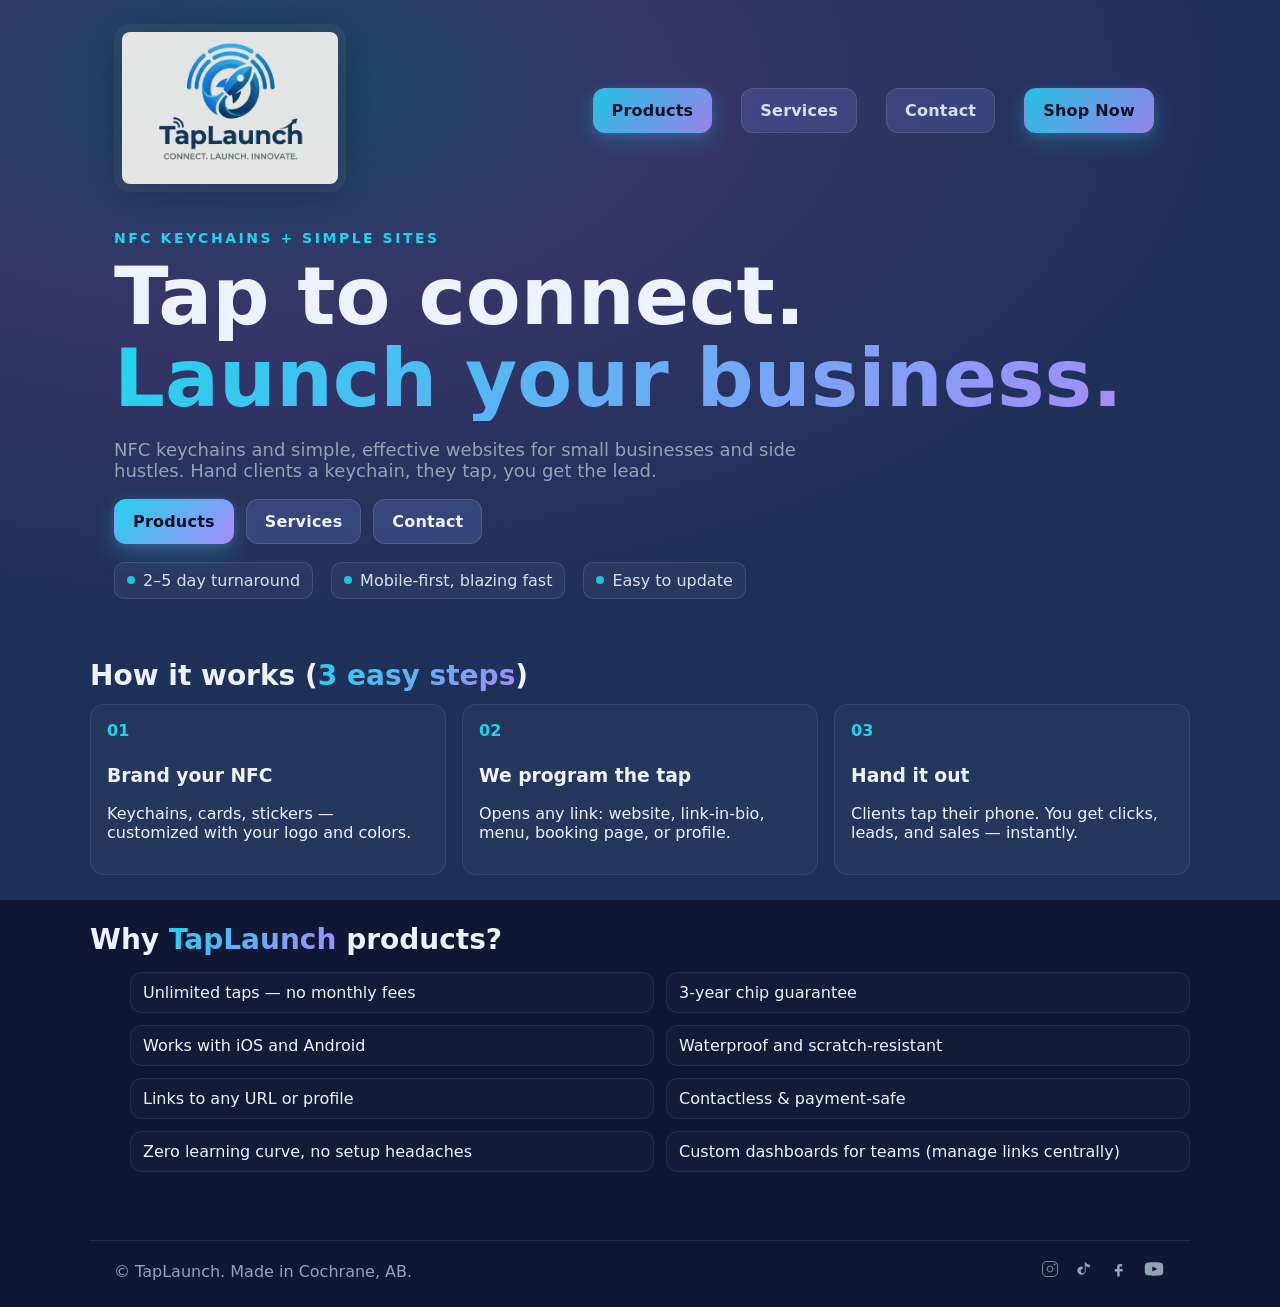
==== index.html @ c5836092 "feat(home): restore hero CTA buttons under headline (Products, Services, Contact)" ====
<!doctype html>
<html lang="en">
<head>
  <meta charset="utf-8" />
  <meta name="viewport" content="width=device-width, initial-scale=1" />
  <title>TapLaunch — NFC Keychains + Simple Sites for Small Businesses</title>
  <meta name="description" content="TapLaunch creates NFC-embedded keychains and clean, fast websites for small businesses and side hustles. Scan to connect, click to convert." />
  <link rel="preconnect" href="https://fonts.googleapis.com">
  <link rel="icon" href="./assets/favicon.svg" type="image/svg+xml" />
  <link rel="stylesheet" href="./styles.css" />
</head>
<body class="home">
  <header class="container header">
    <div class="brand">
      <a href="./" aria-label="Go to homepage"><img src="./assets/logo.png" alt="TapLaunch" /></a>
    </div>
    <nav>
      <a href="./packages.html" class="btn btn-primary">Products</a>
      <a href="./services.html" class="btn btn-outline">Services</a>
      <a href="./contact.html" class="btn btn-outline">Contact</a>
      <a href="./packages.html" class="btn btn-primary">Shop Now</a>
    </nav>
  </header>

  <section class="hero container">
    <div class="hero-text">
      <span class="kicker">NFC keychains + simple sites</span>
      <h1 id="hero_title">Tap to connect. <span class="text-gradient">Launch your business.</span></h1>
      <p id="hero_sub">TapLaunch pairs branded NFC keychains, cards, and stickers with fast, mobile‑first websites. Zero learning curve, no setup headaches — just tap and go.</p>
      <div class="cta-row">
        <a href="./packages.html" class="btn btn-primary">Products</a>
        <a href="./services.html" class="btn btn-outline">Services</a>
        <a href="./contact.html" class="btn btn-outline">Contact</a>
      </div>

      <div class="hero-badges">
        <span class="badge"><span class="dot"></span> 2–5 day turnaround</span>
        <span class="badge"><span class="dot"></span> Mobile-first, blazing fast</span>
        <span class="badge"><span class="dot"></span> Easy to update</span>
      </div>
    </div>
  </section>

  <section class="container section" id="how-it-works">
    <h2>How it works (<span class="text-gradient">3 easy steps</span>)</h2>
    <div class="steps">
      <div class="step"><div class="num">01</div><h3>Brand your NFC</h3><p>Keychains, cards, stickers — customized with your logo and colors.</p></div>
      <div class="step"><div class="num">02</div><h3>We program the tap</h3><p>Opens any link: website, link‑in‑bio, menu, booking page, or profile.</p></div>
      <div class="step"><div class="num">03</div><h3>Hand it out</h3><p>Clients tap their phone. You get clicks, leads, and sales — instantly.</p></div>
    </div>
  </section>

  <section class="container section" id="why">
    <h2>Why <span class="text-gradient">TapLaunch</span> products?</h2>
    <ul class="features">
      <li>Unlimited taps — no monthly fees</li>
      <li>3‑year chip guarantee</li>
      <li>Works with iOS and Android</li>
      <li>Waterproof and scratch‑resistant</li>
      <li>Links to any URL or profile</li>
      <li>Contactless & payment‑safe</li>
      <li>Zero learning curve, no setup headaches</li>
      <li>Custom dashboards for teams (manage links centrally)</li>
    </ul>
  </section>



  <footer class="container footer">
    <div>© TapLaunch. Made in Cochrane, AB.</div>
    <div class="social" aria-label="Social links">
      <a href="#" aria-label="Instagram" title="Instagram"><svg width="20" height="20" viewBox="0 0 24 24" fill="none" xmlns="http://www.w3.org/2000/svg"><rect x="3" y="3" width="18" height="18" rx="5" stroke="currentColor"/><circle cx="12" cy="12" r="3.5" stroke="currentColor"/><circle cx="17.5" cy="6.5" r="1" fill="currentColor"/></svg></a>
      <a href="#" aria-label="TikTok" title="TikTok"><svg width="20" height="20" viewBox="0 0 24 24" fill="none" xmlns="http://www.w3.org/2000/svg"><path d="M14 4c1.1 1.8 2.5 3 5 3v3.2c-1.9 0-3.5-.6-5-1.7V14a5 5 0 1 1-5-5c.5 0 1 .1 1.5.2V12a2.5 2.5 0 1 0 2.5 2.5V4h2Z" fill="currentColor"/></svg></a>
      <a href="#" aria-label="Facebook" title="Facebook"><svg width="20" height="20" viewBox="0 0 24 24" fill="none" xmlns="http://www.w3.org/2000/svg"><path d="M14 9h3V6h-3c-1.7 0-3 1.3-3 3v3H8v3h3v6h3v-6h3l1-3h-4V9c0-.6.4-1 1-1Z" fill="currentColor"/></svg></a>
      <a href="#" aria-label="YouTube" title="YouTube"><svg width="24" height="20" viewBox="0 0 24 24" fill="none" xmlns="http://www.w3.org/2000/svg"><path d="M23 7.5a4 4 0 0 0-3-3C18 4 12 4 12 4s-6 0-8 .5a4 4 0 0 0-3 3A41 41 0 0 0 1 12a41 41 0 0 0 0 4.5 4 4 0 0 0 3 3c2 .5 8 .5 8 .5s6 0 8-.5a4 4 0 0 0 3-3A41 41 0 0 0 23 12a41 41 0 0 0 0-4.5ZM10 15V9l6 3-6 3Z" fill="currentColor"/></svg></a>
    </div>
  </footer>
<script>
fetch('./content/site.json').then(r=>r.json()).then(data=>{
  const h=document.getElementById('hero_title'); if(h && data.hero_title){ h.innerHTML = data.hero_title; }
  const s=document.getElementById('hero_sub'); if(s) s.textContent=data.hero_sub||s.textContent;
  const pkg=document.querySelector('#packages + .cards')||document.querySelector('#packages');
  if(pkg && data.packages){
    const wrap=document.createElement('div'); wrap.className='cards';
    data.packages.forEach(p=>{
      const c=document.createElement('div'); c.className='card';
      c.innerHTML=`<h3>${p.name}</h3><p>${p.desc}</p>`;
      const ul=document.createElement('ul'); (p.bullets||[]).forEach(b=>{ const li=document.createElement('li'); li.textContent=b; ul.appendChild(li); });
      c.appendChild(ul);
      const price=document.createElement('div'); price.className='price'; price.textContent=p.price; c.appendChild(price);
      wrap.appendChild(c);
    });
    const section=document.querySelector('section#packages');
    const old=section.querySelector('.cards'); if(old) old.replaceWith(wrap); else section.insertBefore(wrap, section.querySelector('.note'));
  }
  const faq=document.querySelector('section#faq');
  if(faq && data.faq){
    const details=faq.querySelectorAll('details'); details.forEach(d=>d.remove());
    data.faq.forEach(item=>{
      const det=document.createElement('details');
      const sum=document.createElement('summary'); sum.textContent=item.q; det.appendChild(sum);
      const p=document.createElement('p'); p.textContent=item.a; det.appendChild(p);
      faq.appendChild(det);
    });
  }
});

</script>
</body>
</html>
---- styles.css ----
:root{
  --bg: #101735;
  --bg-soft: #0f152a;
  --card: #0f172a;
  --text: #eef2ff;
  --muted: #94a3b8;
  --ring: #60a5fa;
  --accent: #22d3ee;
  --accent-2: #a78bfa;
  --gradient: radial-gradient(80% 60% at 20% 10%, rgba(34,211,238,0.26) 0%, rgba(167,139,250,0.26) 40%, rgba(96,165,250,0.18) 100%);
}
*{box-sizing:border-box}
html,body{height:100%}
body{
  margin:0;
  font-family:Inter,system-ui,-apple-system,Segoe UI,Roboto,Helvetica,Arial,sans-serif;
  color:var(--text);
  background:var(--bg);
  background-image: var(--gradient);
  background-attachment: fixed;
}
.container{max-width:1100px;margin:0 auto;padding:24px}
.header{display:flex;align-items:center;justify-content:space-between;gap:16px}
.header img{height:44px;filter: drop-shadow(0 2px 10px rgba(0,0,0,0.25))}
/* Consistent, larger logo across all pages */
.header .brand img{height:168px;opacity:.96;filter:contrast(.92) brightness(.98) drop-shadow(0 6px 18px rgba(0,0,0,0.28));border-radius:16px;background:rgba(255,255,255,0.06);padding:8px}
nav a{margin:0 12px;color:var(--text);text-decoration:none;opacity:.9}
nav a:hover{opacity:1}
.menu-btn{display:none;background:rgba(255,255,255,0.10);color:var(--text);border:1px solid rgba(255,255,255,0.18);padding:10px 12px;border-radius:10px}
@media(max-width:900px){
  .menu-btn{display:inline-block}
  .header nav{display:none}
  body.nav-open .header nav{display:block;margin-top:8px}
}
.btn{display:inline-block;padding:12px 18px;border-radius:12px;border:1px solid rgba(255,255,255,0.12);text-decoration:none;font-weight:650;letter-spacing:.2px;transition:all .18s ease;backdrop-filter:saturate(140%) blur(6px)}
.btn-primary{background:linear-gradient(135deg,var(--accent),var(--accent-2));border-color:transparent;color:#0b1020;box-shadow:0 8px 24px rgba(34,211,238,0.25), 0 2px 8px rgba(167,139,250,0.2)}
.btn-primary:hover{transform:translateY(-1px)}
.btn-outline{background:rgba(255,255,255,0.10);color:var(--text)}
.btn-outline:hover{border-color:rgba(255,255,255,0.22)}
.kicker{color:var(--accent);font-size:14px;font-weight:700;letter-spacing:.18em;text-transform:uppercase;margin-bottom:10px;display:inline-block}
.hero{display:grid;grid-template-columns:1.1fr .9fr;align-items:center;gap:28px;padding-top:8px}
/* Single-column hero on home after removing right art */
.home .hero{grid-template-columns:1fr}
.hero h1{font-size:clamp(40px,7vw,80px);line-height:1.03;margin:0 0 14px}
.text-gradient{background:linear-gradient(135deg,var(--accent),var(--accent-2));-webkit-background-clip:text;background-clip:text;color:transparent;-webkit-text-fill-color:transparent;display:inline-block}
.hero p{font-size:18px;color:var(--muted);max-width:60ch}
.cta-row{display:flex;gap:12px;margin-top:12px;flex-wrap:wrap}
.hero-badges{display:flex;gap:18px;align-items:center;margin-top:18px;opacity:.9}
.badge{display:inline-flex;gap:8px;align-items:center;border:1px solid rgba(255,255,255,0.12);color:var(--text);padding:8px 12px;border-radius:10px;background:rgba(255,255,255,0.05)}
.badge .dot{width:8px;height:8px;border-radius:50%;background:var(--accent)}
.section h2{font-size:28px;margin:24px 0 12px}
.cards{display:grid;grid-template-columns:repeat(3,1fr);gap:18px}
.card{border:1px solid rgba(255,255,255,0.10);border-radius:16px;padding:18px;background:rgba(255,255,255,0.06);box-shadow:0 1px 0 rgba(255,255,255,0.07) inset}
.card h3{margin:0 0 6px}
.card .price{margin-top:10px;font-weight:800;color:var(--accent)}
.note{color:var(--muted);margin-top:12px}
.grid{display:grid;grid-template-columns:repeat(3,1fr);gap:12px}
.tile{background:rgba(255,255,255,0.04);border:1px dashed rgba(255,255,255,0.12);border-radius:12px;padding:24px;text-align:center;color:var(--muted)}
form{display:grid;gap:10px;max-width:720px}
.row{display:grid;grid-template-columns:1fr 1fr;gap:10px}
input,select,textarea{padding:12px;border:1px solid rgba(255,255,255,0.14);border-radius:10px;font-size:16px;background:rgba(255,255,255,0.06);color:var(--text)}
select option{color:var(--text);background:var(--card)}
select::-ms-expand{display:none}
input:focus,select:focus,textarea:focus{outline:2px solid var(--ring);outline-offset:2px}
.hp{display:none}
.footer{display:flex;align-items:center;justify-content:space-between;border-top:1px solid rgba(255,255,255,0.08);margin-top:40px;padding-top:18px;color:var(--muted)}
.small{font-size:12px;color:var(--muted)}
.section{padding:12px 0}
.steps{display:grid;grid-template-columns:repeat(3,1fr);gap:16px;margin-top:12px}
.step{background:rgba(255,255,255,0.03);border:1px solid rgba(255,255,255,0.08);border-radius:14px;padding:16px}
.step .num{display:inline-block;font-weight:800;color:var(--accent);margin-bottom:6px}
.features{display:grid;grid-template-columns:repeat(2,1fr);gap:12px}
.features li{list-style:none;padding:10px 12px;border:1px solid rgba(255,255,255,0.08);border-radius:12px;background:rgba(255,255,255,0.02)}
.social{display:flex;gap:14px}
.social a{color:var(--muted);text-decoration:none}
.social a:hover{color:var(--text)}
@media(max-width:900px){.hero{grid-template-columns:1fr}.cards,.grid,.row,.steps,.features{grid-template-columns:1fr}.hero h1{font-size:38px}}
@media(max-width:600px){
  .container{padding:18px}
  .header{gap:10px}
  .header .brand img{height:96px;padding:6px;border-radius:12px}
  nav a{margin:0 8px;display:inline-block}
  .btn{padding:12px 16px}
  .cta-row{gap:10px}
}
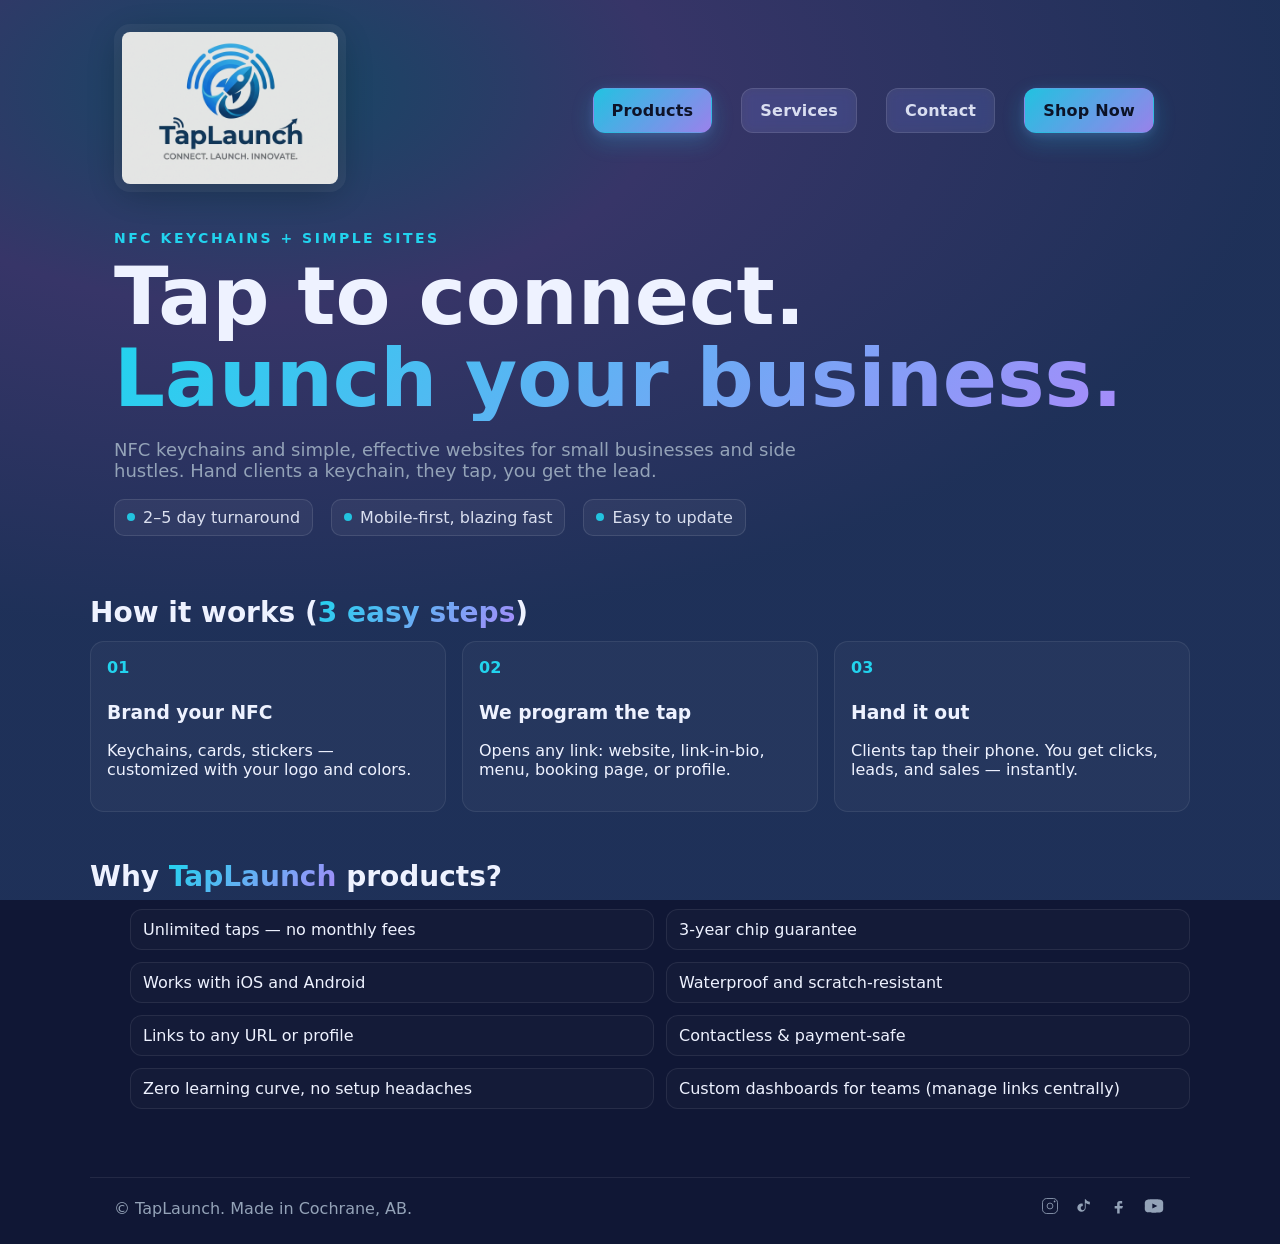
==== commit dcb96304: "layout(home): keep hero buttons only in header (remove CTA row under headline)" ====
--- a/index.html
+++ b/index.html
@@ -27,11 +27,7 @@
       <span class="kicker">NFC keychains + simple sites</span>
       <h1 id="hero_title">Tap to connect. <span class="text-gradient">Launch your business.</span></h1>
       <p id="hero_sub">TapLaunch pairs branded NFC keychains, cards, and stickers with fast, mobile‑first websites. Zero learning curve, no setup headaches — just tap and go.</p>
-      <div class="cta-row">
-        <a href="./packages.html" class="btn btn-primary">Products</a>
-        <a href="./services.html" class="btn btn-outline">Services</a>
-        <a href="./contact.html" class="btn btn-outline">Contact</a>
-      </div>
+
 
       <div class="hero-badges">
         <span class="badge"><span class="dot"></span> 2–5 day turnaround</span>
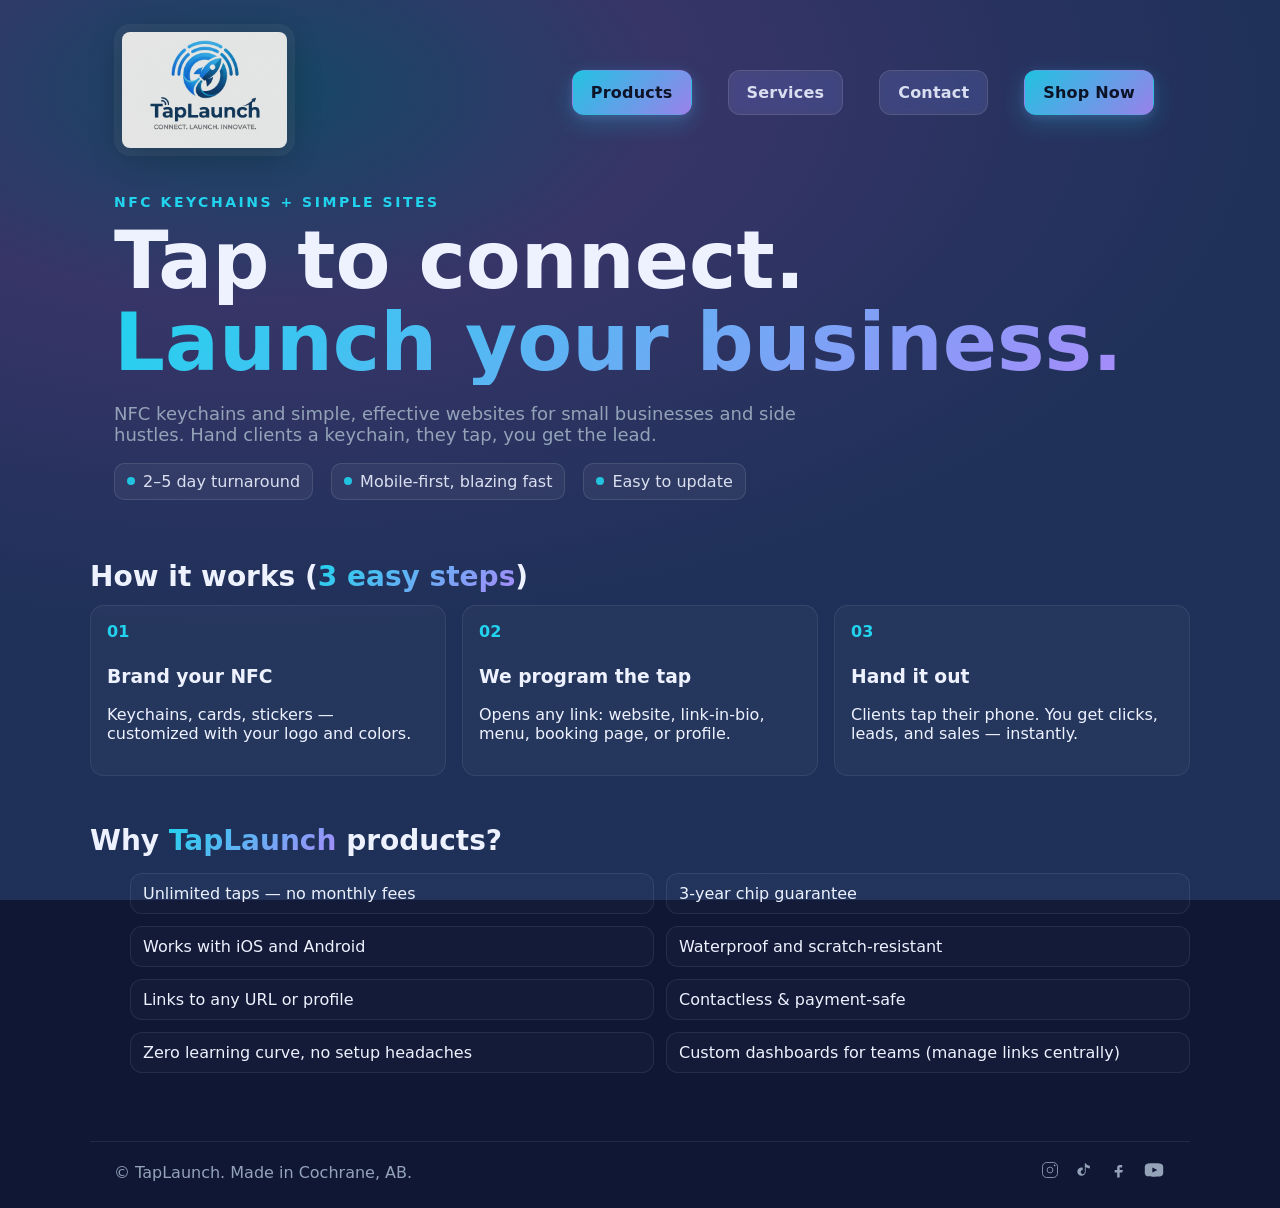
==== commit 40e2c543: "feat(mobile): add hero CTA buttons only on mobile (desktop remains header-only)" ====
--- a/index.html
+++ b/index.html
@@ -27,6 +27,11 @@
       <span class="kicker">NFC keychains + simple sites</span>
       <h1 id="hero_title">Tap to connect. <span class="text-gradient">Launch your business.</span></h1>
       <p id="hero_sub">TapLaunch pairs branded NFC keychains, cards, and stickers with fast, mobile‑first websites. Zero learning curve, no setup headaches — just tap and go.</p>
+      <div class="cta-row mobile-cta">
+        <a href="./packages.html" class="btn btn-primary">Products</a>
+        <a href="./services.html" class="btn btn-outline">Services</a>
+        <a href="./contact.html" class="btn btn-outline">Contact</a>
+      </div>
 
 
       <div class="hero-badges">
--- a/styles.css
+++ b/styles.css
@@ -20,18 +20,15 @@
   background-attachment: fixed;
 }
 .container{max-width:1100px;margin:0 auto;padding:24px}
-.header{display:flex;align-items:center;justify-content:space-between;gap:16px}
+.header{display:flex;align-items:center;justify-content:space-between;gap:16px;flex-wrap:nowrap}
+.header nav{display:flex;align-items:center;gap:12px;white-space:nowrap}
 .header img{height:44px;filter: drop-shadow(0 2px 10px rgba(0,0,0,0.25))}
 /* Consistent, larger logo across all pages */
-.header .brand img{height:168px;opacity:.96;filter:contrast(.92) brightness(.98) drop-shadow(0 6px 18px rgba(0,0,0,0.28));border-radius:16px;background:rgba(255,255,255,0.06);padding:8px}
+.header .brand img{height:148px;opacity:.96;filter:contrast(.92) brightness(.98) drop-shadow(0 6px 18px rgba(0,0,0,0.28));border-radius:16px;background:rgba(255,255,255,0.06);padding:8px}
+@media(min-width:1200px){.header .brand img{height:132px}}
 nav a{margin:0 12px;color:var(--text);text-decoration:none;opacity:.9}
 nav a:hover{opacity:1}
-.menu-btn{display:none;background:rgba(255,255,255,0.10);color:var(--text);border:1px solid rgba(255,255,255,0.18);padding:10px 12px;border-radius:10px}
-@media(max-width:900px){
-  .menu-btn{display:inline-block}
-  .header nav{display:none}
-  body.nav-open .header nav{display:block;margin-top:8px}
-}
+
 .btn{display:inline-block;padding:12px 18px;border-radius:12px;border:1px solid rgba(255,255,255,0.12);text-decoration:none;font-weight:650;letter-spacing:.2px;transition:all .18s ease;backdrop-filter:saturate(140%) blur(6px)}
 .btn-primary{background:linear-gradient(135deg,var(--accent),var(--accent-2));border-color:transparent;color:#0b1020;box-shadow:0 8px 24px rgba(34,211,238,0.25), 0 2px 8px rgba(167,139,250,0.2)}
 .btn-primary:hover{transform:translateY(-1px)}
@@ -45,6 +42,7 @@
 .text-gradient{background:linear-gradient(135deg,var(--accent),var(--accent-2));-webkit-background-clip:text;background-clip:text;color:transparent;-webkit-text-fill-color:transparent;display:inline-block}
 .hero p{font-size:18px;color:var(--muted);max-width:60ch}
 .cta-row{display:flex;gap:12px;margin-top:12px;flex-wrap:wrap}
+.mobile-cta{display:none}
 .hero-badges{display:flex;gap:18px;align-items:center;margin-top:18px;opacity:.9}
 .badge{display:inline-flex;gap:8px;align-items:center;border:1px solid rgba(255,255,255,0.12);color:var(--text);padding:8px 12px;border-radius:10px;background:rgba(255,255,255,0.05)}
 .badge .dot{width:8px;height:8px;border-radius:50%;background:var(--accent)}
@@ -75,6 +73,11 @@
 .social a{color:var(--muted);text-decoration:none}
 .social a:hover{color:var(--text)}
 @media(max-width:900px){.hero{grid-template-columns:1fr}.cards,.grid,.row,.steps,.features{grid-template-columns:1fr}.hero h1{font-size:38px}}
+@media(max-width:900px){
+  .header{flex-wrap:wrap}
+  .header nav{margin-top:8px}
+  .mobile-cta{display:flex}
+}
 @media(max-width:600px){
   .container{padding:18px}
   .header{gap:10px}
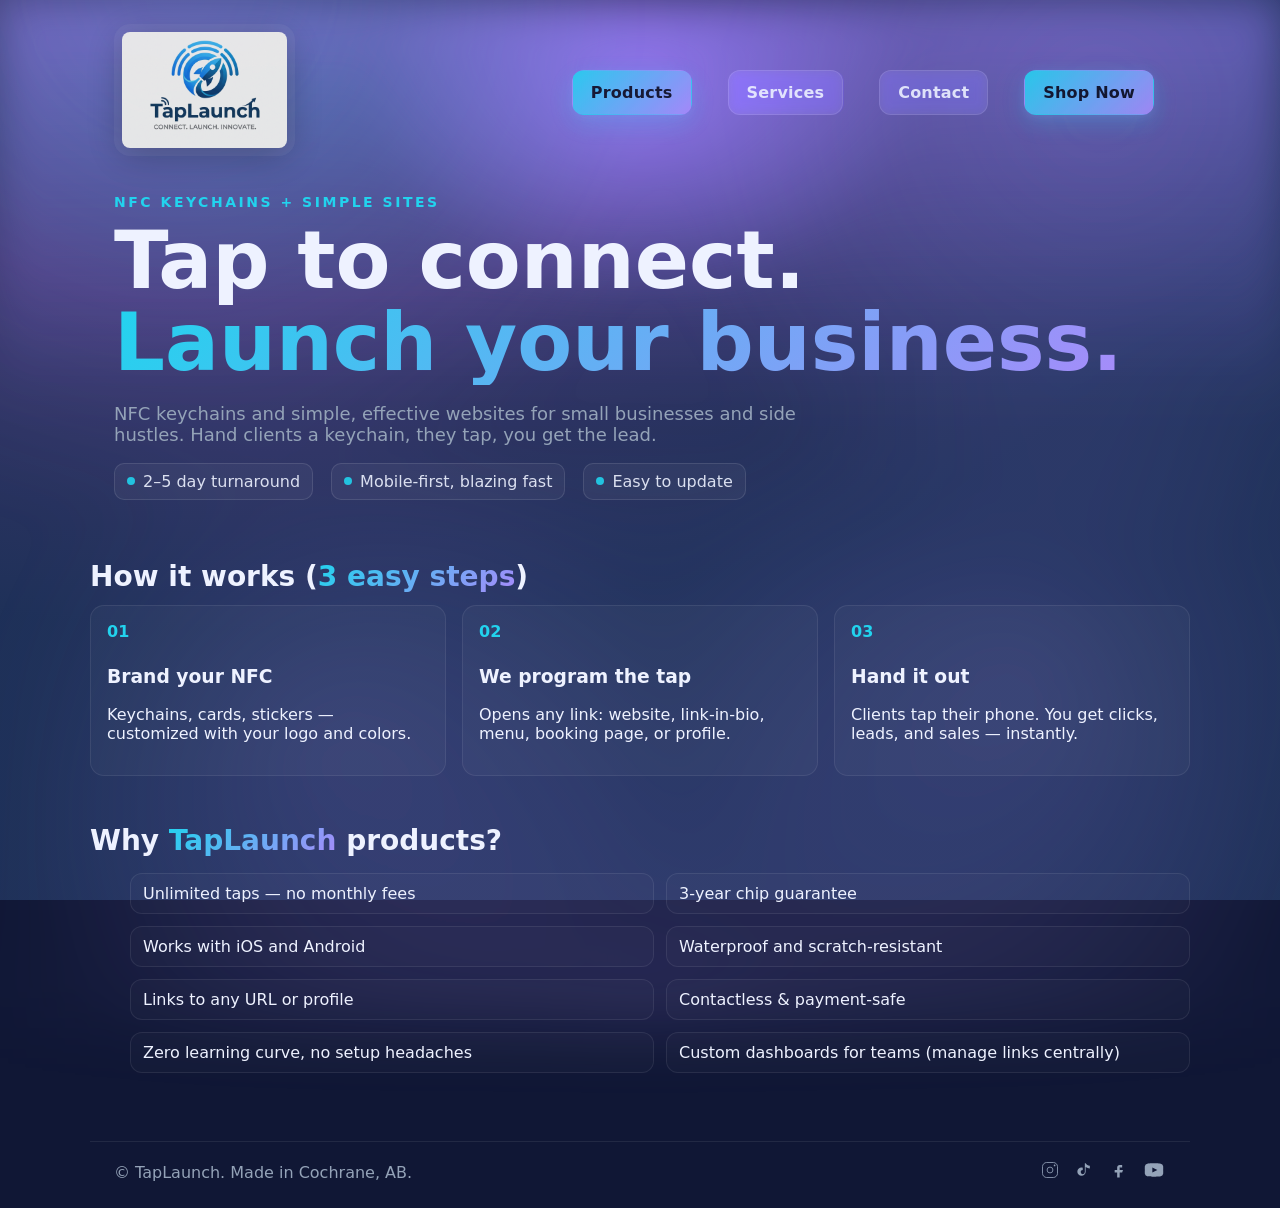
==== commit 41b1c493: "Cache-bust CSS and force glow application regardless of OS theme" ====
--- a/index.html
+++ b/index.html
@@ -7,7 +7,7 @@
   <meta name="description" content="TapLaunch creates NFC-embedded keychains and clean, fast websites for small businesses and side hustles. Scan to connect, click to convert." />
   <link rel="preconnect" href="https://fonts.googleapis.com">
   <link rel="icon" href="./assets/favicon.svg" type="image/svg+xml" />
-  <link rel="stylesheet" href="./styles.css" />
+  <link rel="stylesheet" href="./styles.css?v=20260402-2" />
 </head>
 <body class="home">
   <header class="container header">
--- a/styles.css
+++ b/styles.css
@@ -86,3 +86,86 @@
   .btn{padding:12px 16px}
   .cta-row{gap:10px}
 }
+
+/* === Added: Subtle glow + product rows === */
+@media (prefers-color-scheme: dark) {
+  :root{ --glow-accent: 167 139 250; --glow-soft: 0.75; }
+  body::before{
+    content:"";position:fixed;inset:-10vmax;pointer-events:none;z-index:-1;
+    background:
+      radial-gradient(70vmax 70vmax at 20% 10%, rgba(var(--glow-accent)/0.25), transparent 60%),
+      radial-gradient(60vmax 60vmax at 80% 20%, rgba(var(--glow-accent)/0.20), transparent 60%),
+      radial-gradient(90vmax 80vmax at 50% 100%, rgba(var(--glow-accent)/0.16), transparent 60%),
+      radial-gradient(40vmax 40vmax at 75% 70%, rgba(var(--glow-accent)/0.14), transparent 70%),
+      radial-gradient(38vmax 38vmax at 30% 75%, rgba(var(--glow-accent)/0.12), transparent 70%);
+    filter: blur(32px) saturate(120%);
+  }
+}
+
+/* Home-only stronger blob glow */
+@media (prefers-color-scheme: dark) {
+  :root{ --glow-a: 123 97 255; --glow-b: 34 211 238; --glow-c: 96 165 250; }
+  body.home::before{
+    background:
+      radial-gradient(40vmax 40vmax at 20% 15%, rgba(var(--glow-a)/0.28), transparent 60%),
+      radial-gradient(38vmax 38vmax at 80% 20%, rgba(var(--glow-b)/0.22), transparent 60%),
+      radial-gradient(60vmax 60vmax at 50% 85%, rgba(var(--glow-c)/0.20), transparent 60%),
+      radial-gradient(24vmax 24vmax at 75% 70%, rgba(var(--glow-a)/0.18), transparent 70%),
+      radial-gradient(22vmax 22vmax at 30% 75%, rgba(var(--glow-b)/0.16), transparent 70%);
+    animation: glow-drift 18s ease-in-out infinite alternate;
+  }
+}
+@keyframes glow-drift { 0%{ transform: translate3d(0,0,0) scale(1)} 100%{ transform: translate3d(1.5vmax,-1.2vmax,0) scale(1.03)} }
+@media (prefers-reduced-motion: reduce) { body.home::before { animation: none } }
+
+/* Focused hero spotlight (home only) */
+@media (prefers-color-scheme: dark) {
+  body.home::after{
+    content:""; position:fixed; inset:0; pointer-events:none; z-index:-1;
+    background:
+      radial-gradient(36vmax 28vmax at 50% 10%, rgba(123 97 255 / 0.80), transparent 60%),
+      linear-gradient(to bottom, rgba(123 97 255 / 0.50), transparent 45%);
+    filter: blur(22px) saturate(135%);
+    mix-blend-mode: screen;
+  }
+  .home .hero{position:relative}
+  .home .hero::before{
+    content:""; position:absolute; top:-8%; left:50%; transform:translateX(-50%);
+    width:68vmin; height:48vmin; z-index:-1;
+    background: radial-gradient(closest-side, rgba(123 97 255 / 0.75), transparent 70%);
+    filter: blur(30px) saturate(135%);
+  }
+  .home .hero h1{ text-shadow: 0 0 24px rgba(123 97 255 / 0.5); }
+}
+
+/* Fallback: apply glow even if prefers-color-scheme is not detected */
+:root{ --glow-accent: 167 139 250; --glow-soft: 0.75 }
+body::before{content:"";position:fixed;inset:-10vmax;pointer-events:none;z-index:-1;background:
+  radial-gradient(70vmax 70vmax at 20% 10%, rgba(var(--glow-accent)/0.25), transparent 60%),
+  radial-gradient(60vmax 60vmax at 80% 20%, rgba(var(--glow-accent)/0.20), transparent 60%),
+  radial-gradient(90vmax 80vmax at 50% 100%, rgba(var(--glow-accent)/0.16), transparent 60%),
+  radial-gradient(40vmax 40vmax at 75% 70%, rgba(var(--glow-accent)/0.14), transparent 70%),
+  radial-gradient(38vmax 38vmax at 30% 75%, rgba(var(--glow-accent)/0.12), transparent 70%);
+  filter: blur(32px) saturate(120%);
+}
+body.home::after{content:""; position:fixed; inset:0; pointer-events:none; z-index:-1; background:
+  radial-gradient(36vmax 28vmax at 50% 10%, rgba(123 97 255 / 0.80), transparent 60%),
+  linear-gradient(to bottom, rgba(123 97 255 / 0.50), transparent 45%);
+  filter: blur(22px) saturate(135%); mix-blend-mode: screen;
+}
+.glow-card{box-shadow:0 1px 0 rgba(255,255,255,0.07) inset}
+@media (prefers-color-scheme: dark) {
+  .glow-card{box-shadow:0 1px 0 rgba(255,255,255,0.07) inset, 0 0 36px rgba(var(--glow-accent)/calc(var(--glow-soft)*0.7));transition:box-shadow .2s ease,transform .2s ease}
+  .glow-card:hover{box-shadow:0 1px 0 rgba(255,255,255,0.07) inset, 0 0 48px rgba(var(--glow-accent)/calc(var(--glow-soft)*1.1));transform:translateY(-1px)}
+}
+
+@media (prefers-color-scheme: dark){.btn-primary:hover{box-shadow:0 8px 24px rgba(34,211,238,0.25),0 2px 8px rgba(167,139,250,0.2),0 0 40px rgba(var(--glow-accent)/0.9)}}
+@media (prefers-reduced-motion: reduce){.glow-card,.btn-primary{transition:none}}
+
+.product-row{display:grid;grid-template-columns:1.1fr .9fr;gap:18px;align-items:center;margin:18px 0}
+.product-row .media{border-radius:16px;overflow:hidden}
+.product-row .media img{display:block;width:60%;margin:0 auto;height:auto;object-fit:cover;border-radius:16px}
+@media(max-width:900px){.product-row .media img{width:80%}}
+.product-row .copy h3{margin:0 0 6px}
+.product-row .copy p{color:var(--muted)}
+@media(max-width:900px){.product-row{grid-template-columns:1fr}}
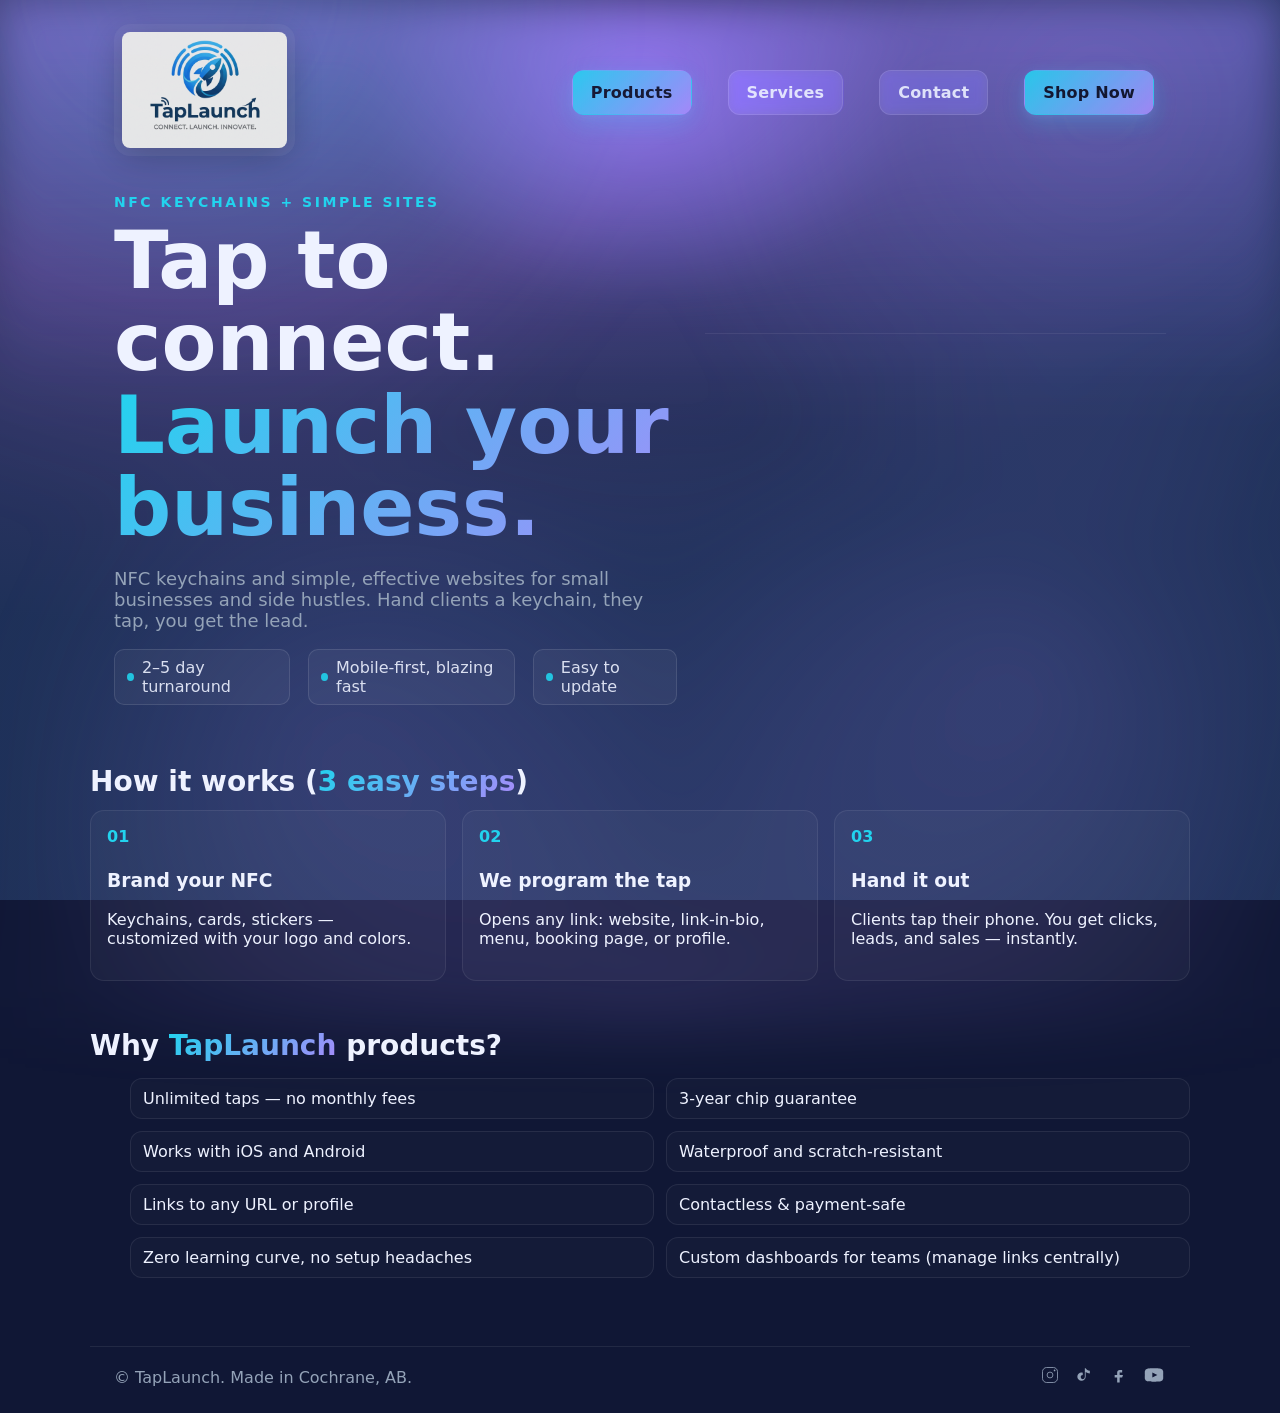
==== commit 9f56eb89: "Home: add looping hero video beside headline; restore two-column layout" ====
--- a/index.html
+++ b/index.html
@@ -39,6 +39,9 @@
         <span class="badge"><span class="dot"></span> Mobile-first, blazing fast</span>
         <span class="badge"><span class="dot"></span> Easy to update</span>
       </div>
+    </div>
+    <div class="hero-media glow-card">
+      <video src="./assets/media/landing-hero.mp4" autoplay muted loop playsinline preload="metadata" style="width:100%;height:auto;display:block;border-radius:16px"></video>
     </div>
   </section>
 
--- a/styles.css
+++ b/styles.css
@@ -36,8 +36,8 @@
 .btn-outline:hover{border-color:rgba(255,255,255,0.22)}
 .kicker{color:var(--accent);font-size:14px;font-weight:700;letter-spacing:.18em;text-transform:uppercase;margin-bottom:10px;display:inline-block}
 .hero{display:grid;grid-template-columns:1.1fr .9fr;align-items:center;gap:28px;padding-top:8px}
-/* Single-column hero on home after removing right art */
-.home .hero{grid-template-columns:1fr}
+/* Two-column hero on home when video is present */
+.home .hero{grid-template-columns:1.1fr .9fr}
 .hero h1{font-size:clamp(40px,7vw,80px);line-height:1.03;margin:0 0 14px}
 .text-gradient{background:linear-gradient(135deg,var(--accent),var(--accent-2));-webkit-background-clip:text;background-clip:text;color:transparent;-webkit-text-fill-color:transparent;display:inline-block}
 .hero p{font-size:18px;color:var(--muted);max-width:60ch}
@@ -93,11 +93,11 @@
   body::before{
     content:"";position:fixed;inset:-10vmax;pointer-events:none;z-index:-1;
     background:
-      radial-gradient(70vmax 70vmax at 20% 10%, rgba(var(--glow-accent)/0.25), transparent 60%),
-      radial-gradient(60vmax 60vmax at 80% 20%, rgba(var(--glow-accent)/0.20), transparent 60%),
-      radial-gradient(90vmax 80vmax at 50% 100%, rgba(var(--glow-accent)/0.16), transparent 60%),
-      radial-gradient(40vmax 40vmax at 75% 70%, rgba(var(--glow-accent)/0.14), transparent 70%),
-      radial-gradient(38vmax 38vmax at 30% 75%, rgba(var(--glow-accent)/0.12), transparent 70%);
+      radial-gradient(70vmax 70vmax at 20% 10%, rgba(167,139,250,0.25), transparent 60%),
+      radial-gradient(60vmax 60vmax at 80% 20%, rgba(167,139,250,0.20), transparent 60%),
+      radial-gradient(90vmax 80vmax at 50% 100%, rgba(167,139,250,0.16), transparent 60%),
+      radial-gradient(40vmax 40vmax at 75% 70%, rgba(167,139,250,0.14), transparent 70%),
+      radial-gradient(38vmax 38vmax at 30% 75%, rgba(167,139,250,0.12), transparent 70%);
     filter: blur(32px) saturate(120%);
   }
 }
@@ -107,11 +107,11 @@
   :root{ --glow-a: 123 97 255; --glow-b: 34 211 238; --glow-c: 96 165 250; }
   body.home::before{
     background:
-      radial-gradient(40vmax 40vmax at 20% 15%, rgba(var(--glow-a)/0.28), transparent 60%),
-      radial-gradient(38vmax 38vmax at 80% 20%, rgba(var(--glow-b)/0.22), transparent 60%),
-      radial-gradient(60vmax 60vmax at 50% 85%, rgba(var(--glow-c)/0.20), transparent 60%),
-      radial-gradient(24vmax 24vmax at 75% 70%, rgba(var(--glow-a)/0.18), transparent 70%),
-      radial-gradient(22vmax 22vmax at 30% 75%, rgba(var(--glow-b)/0.16), transparent 70%);
+      radial-gradient(40vmax 40vmax at 20% 15%, rgba(123,97,255,0.28), transparent 60%),
+      radial-gradient(38vmax 38vmax at 80% 20%, rgba(34,211,238,0.22), transparent 60%),
+      radial-gradient(60vmax 60vmax at 50% 85%, rgba(96,165,250,0.20), transparent 60%),
+      radial-gradient(24vmax 24vmax at 75% 70%, rgba(123,97,255,0.18), transparent 70%),
+      radial-gradient(22vmax 22vmax at 30% 75%, rgba(34,211,238,0.16), transparent 70%);
     animation: glow-drift 18s ease-in-out infinite alternate;
   }
 }
@@ -140,17 +140,17 @@
 
 /* Fallback: apply glow even if prefers-color-scheme is not detected */
 :root{ --glow-accent: 167 139 250; --glow-soft: 0.75 }
-body::before{content:"";position:fixed;inset:-10vmax;pointer-events:none;z-index:-1;background:
-  radial-gradient(70vmax 70vmax at 20% 10%, rgba(var(--glow-accent)/0.25), transparent 60%),
-  radial-gradient(60vmax 60vmax at 80% 20%, rgba(var(--glow-accent)/0.20), transparent 60%),
-  radial-gradient(90vmax 80vmax at 50% 100%, rgba(var(--glow-accent)/0.16), transparent 60%),
-  radial-gradient(40vmax 40vmax at 75% 70%, rgba(var(--glow-accent)/0.14), transparent 70%),
-  radial-gradient(38vmax 38vmax at 30% 75%, rgba(var(--glow-accent)/0.12), transparent 70%);
+  body::before{content:"";position:fixed;inset:-10vmax;pointer-events:none;z-index:-1;background:
+  radial-gradient(70vmax 70vmax at 20% 10%, rgba(167,139,250,0.25), transparent 60%),
+  radial-gradient(60vmax 60vmax at 80% 20%, rgba(167,139,250,0.20), transparent 60%),
+  radial-gradient(90vmax 80vmax at 50% 100%, rgba(167,139,250,0.16), transparent 60%),
+  radial-gradient(40vmax 40vmax at 75% 70%, rgba(167,139,250,0.14), transparent 70%),
+  radial-gradient(38vmax 38vmax at 30% 75%, rgba(167,139,250,0.12), transparent 70%);
   filter: blur(32px) saturate(120%);
 }
 body.home::after{content:""; position:fixed; inset:0; pointer-events:none; z-index:-1; background:
-  radial-gradient(36vmax 28vmax at 50% 10%, rgba(123 97 255 / 0.80), transparent 60%),
-  linear-gradient(to bottom, rgba(123 97 255 / 0.50), transparent 45%);
+  radial-gradient(36vmax 28vmax at 50% 10%, rgba(123,97,255,0.80), transparent 60%),
+  linear-gradient(to bottom, rgba(123,97,255,0.50), transparent 45%);
   filter: blur(22px) saturate(135%); mix-blend-mode: screen;
 }
 .glow-card{box-shadow:0 1px 0 rgba(255,255,255,0.07) inset}
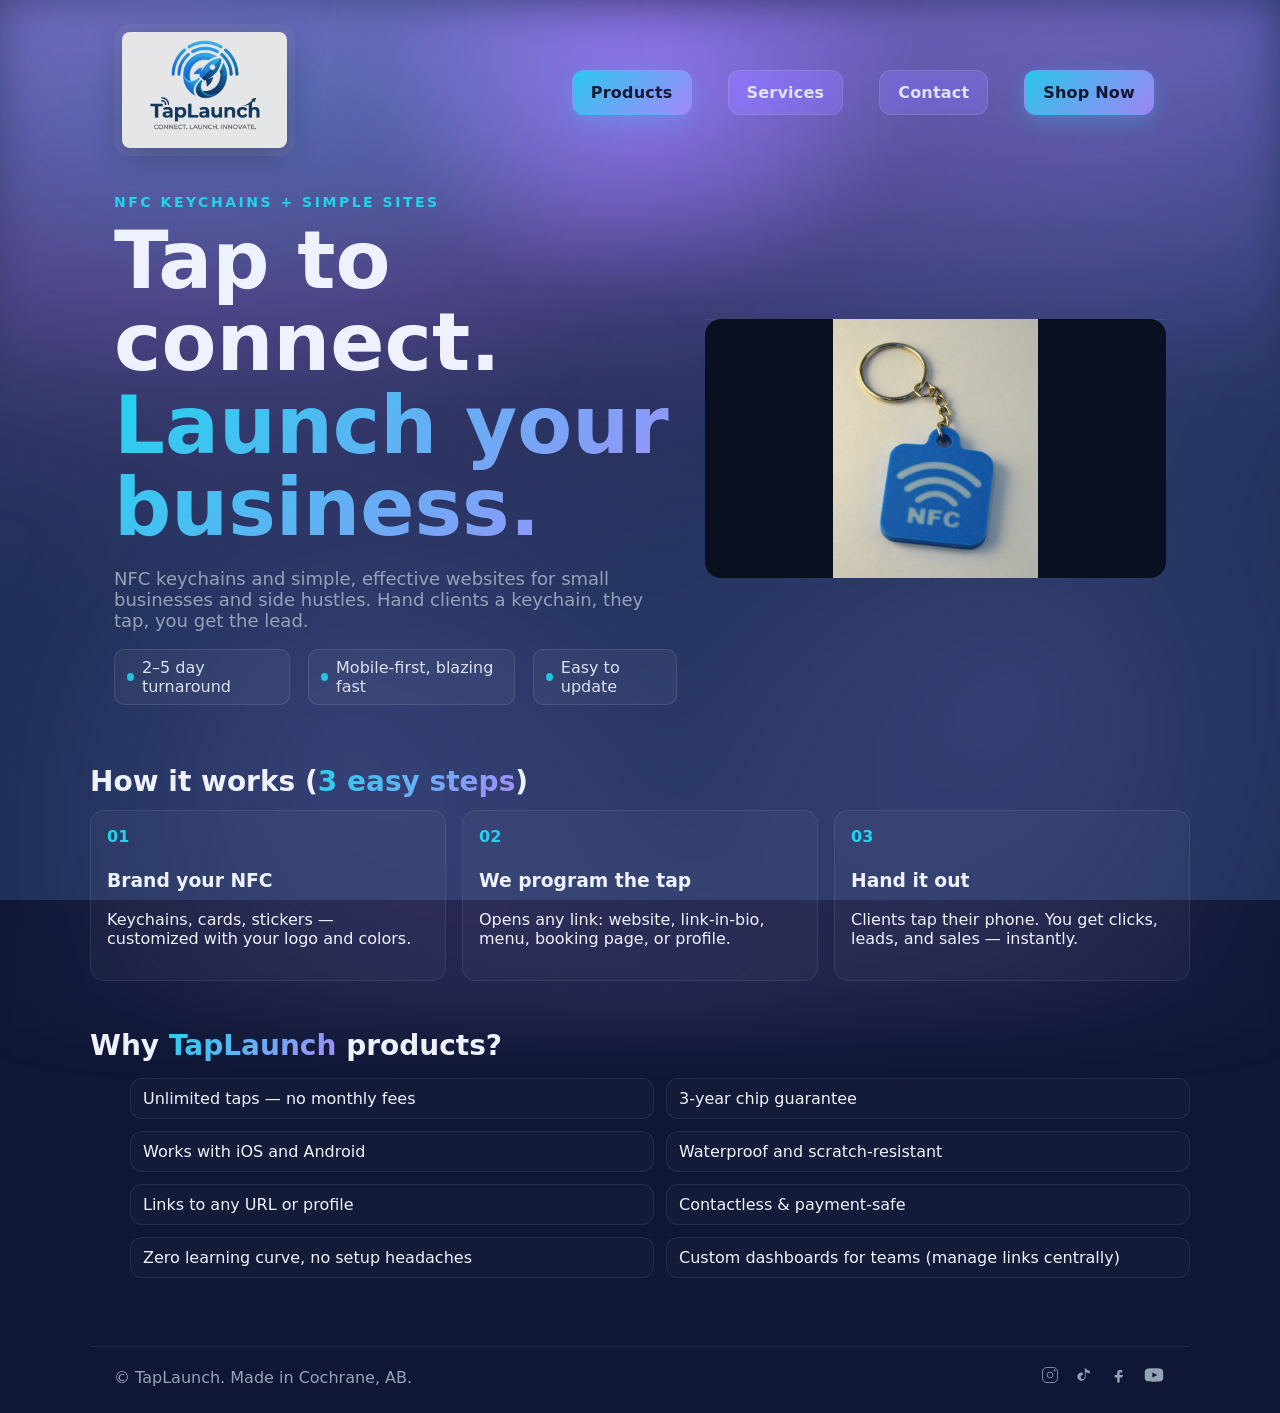
==== commit 20c80101: "Hero video: add poster, preload, aspect-ratio for visibility while loading" ====
--- a/index.html
+++ b/index.html
@@ -41,7 +41,7 @@
       </div>
     </div>
     <div class="hero-media glow-card">
-      <video src="./assets/media/landing-hero.mp4" autoplay muted loop playsinline preload="metadata" style="width:100%;height:auto;display:block;border-radius:16px"></video>
+      <video src="./assets/media/landing-hero.mp4" poster="./assets/media/nfc-keychains-1.jpg" autoplay muted loop playsinline webkit-playsinline preload="auto" style="width:100%;height:auto;display:block;border-radius:16px;aspect-ratio:16/9;background:#0b1020"></video>
     </div>
   </section>
 
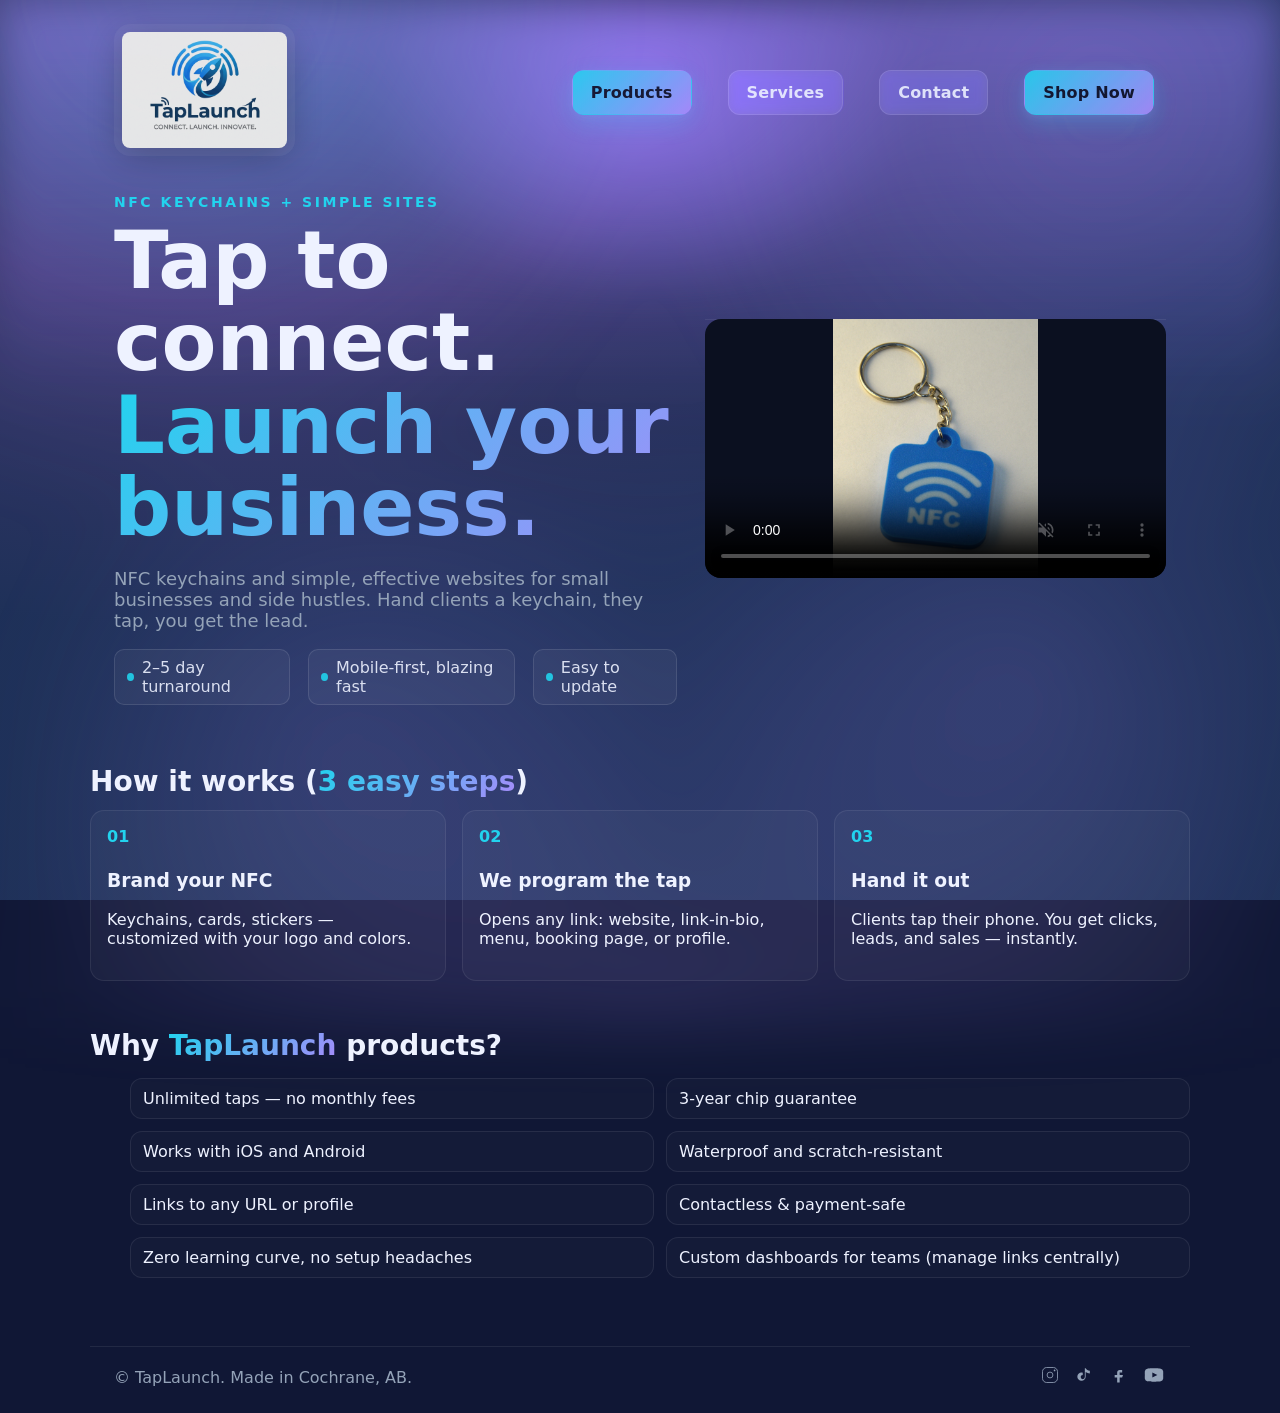
==== commit 826a29a3: "Hero video: temporarily add controls to verify playback on all browsers" ====
--- a/index.html
+++ b/index.html
@@ -41,7 +41,7 @@
       </div>
     </div>
     <div class="hero-media glow-card">
-      <video src="./assets/media/landing-hero.mp4" poster="./assets/media/nfc-keychains-1.jpg" autoplay muted loop playsinline webkit-playsinline preload="auto" style="width:100%;height:auto;display:block;border-radius:16px;aspect-ratio:16/9;background:#0b1020"></video>
+      <video src="./assets/media/landing-hero.mp4" poster="./assets/media/nfc-keychains-1.jpg" autoplay muted loop playsinline webkit-playsinline preload="auto" controls style="width:100%;height:auto;display:block;border-radius:16px;aspect-ratio:16/9;background:#0b1020"></video>
     </div>
   </section>
 
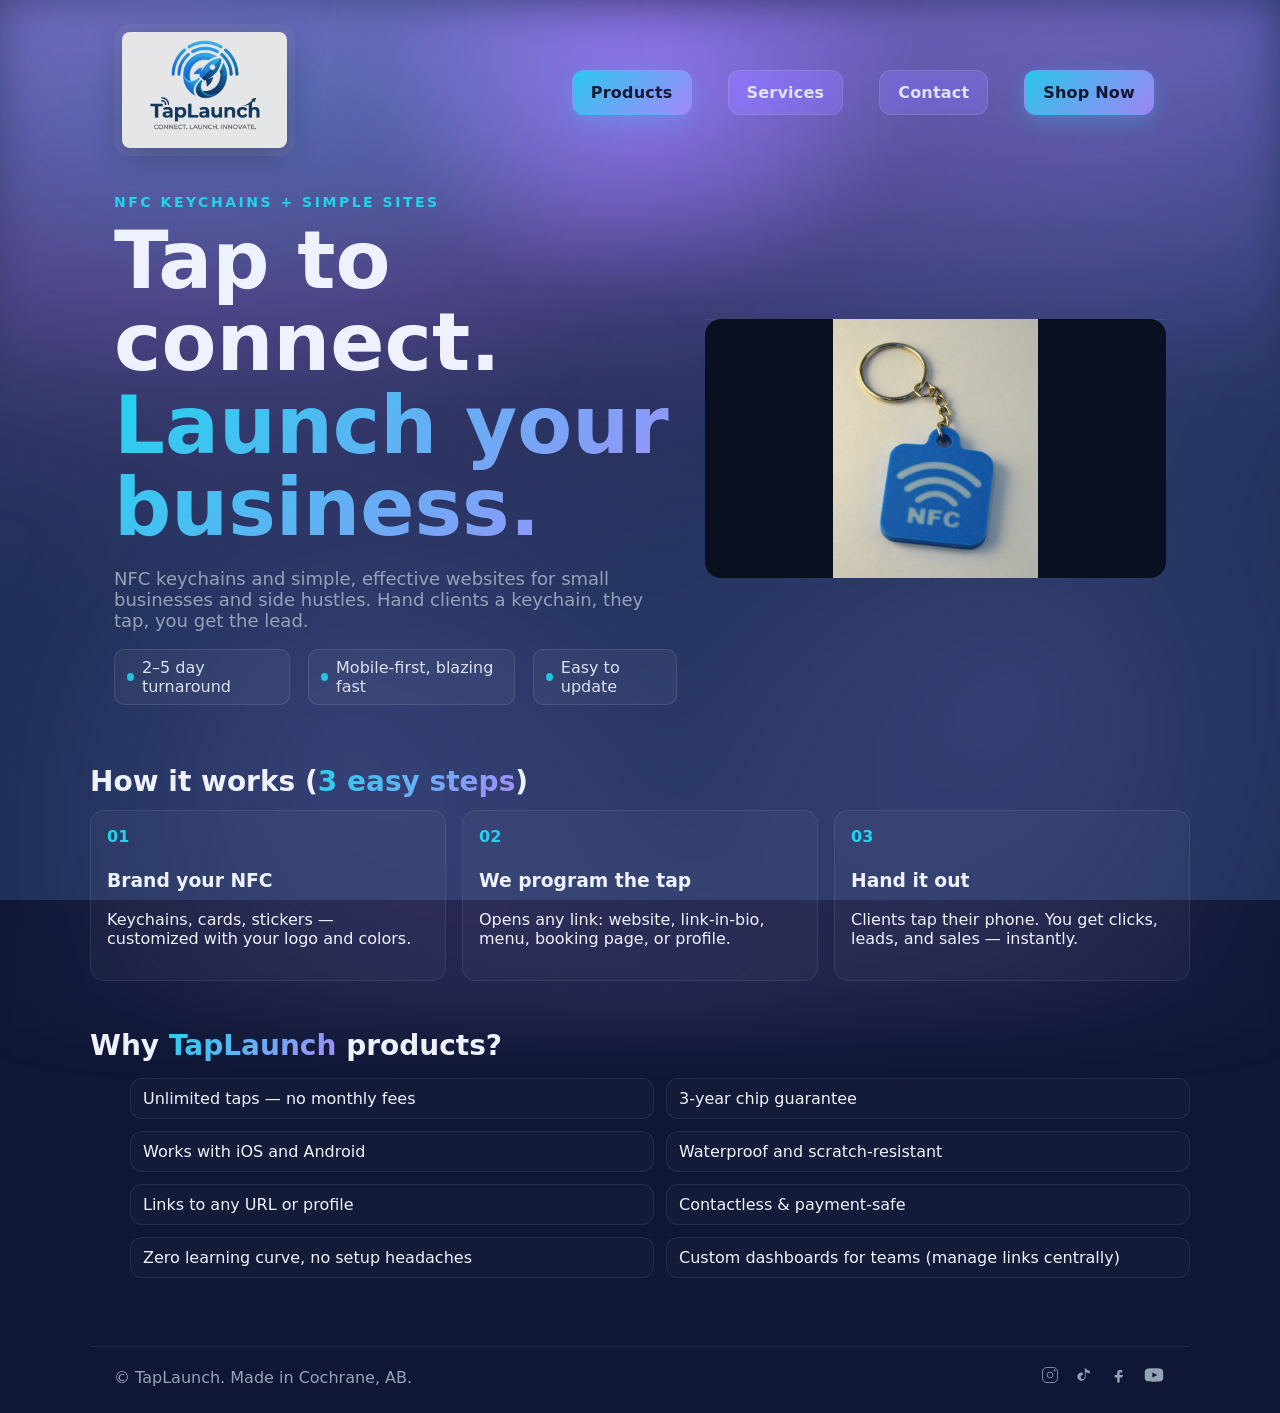
==== commit 897d53a8: "Hero video: remove controls, keep autoplay muted loop" ====
--- a/index.html
+++ b/index.html
@@ -41,7 +41,7 @@
       </div>
     </div>
     <div class="hero-media glow-card">
-      <video src="./assets/media/landing-hero.mp4" poster="./assets/media/nfc-keychains-1.jpg" autoplay muted loop playsinline webkit-playsinline preload="auto" controls style="width:100%;height:auto;display:block;border-radius:16px;aspect-ratio:16/9;background:#0b1020"></video>
+      <video src="./assets/media/landing-hero.mp4" poster="./assets/media/nfc-keychains-1.jpg" autoplay muted loop playsinline webkit-playsinline preload="auto" style="width:100%;height:auto;display:block;border-radius:16px;aspect-ratio:16/9;background:#0b1020"></video>
     </div>
   </section>
 
--- a/styles.css
+++ b/styles.css
@@ -38,6 +38,10 @@
 .hero{display:grid;grid-template-columns:1.1fr .9fr;align-items:center;gap:28px;padding-top:8px}
 /* Two-column hero on home when video is present */
 .home .hero{grid-template-columns:1.1fr .9fr}
+@media(max-width:900px){
+  .home .hero{grid-template-columns:1fr}
+  .home .hero .hero-media{order:-1;margin-bottom:12px}
+}
 .hero h1{font-size:clamp(40px,7vw,80px);line-height:1.03;margin:0 0 14px}
 .text-gradient{background:linear-gradient(135deg,var(--accent),var(--accent-2));-webkit-background-clip:text;background-clip:text;color:transparent;-webkit-text-fill-color:transparent;display:inline-block}
 .hero p{font-size:18px;color:var(--muted);max-width:60ch}
